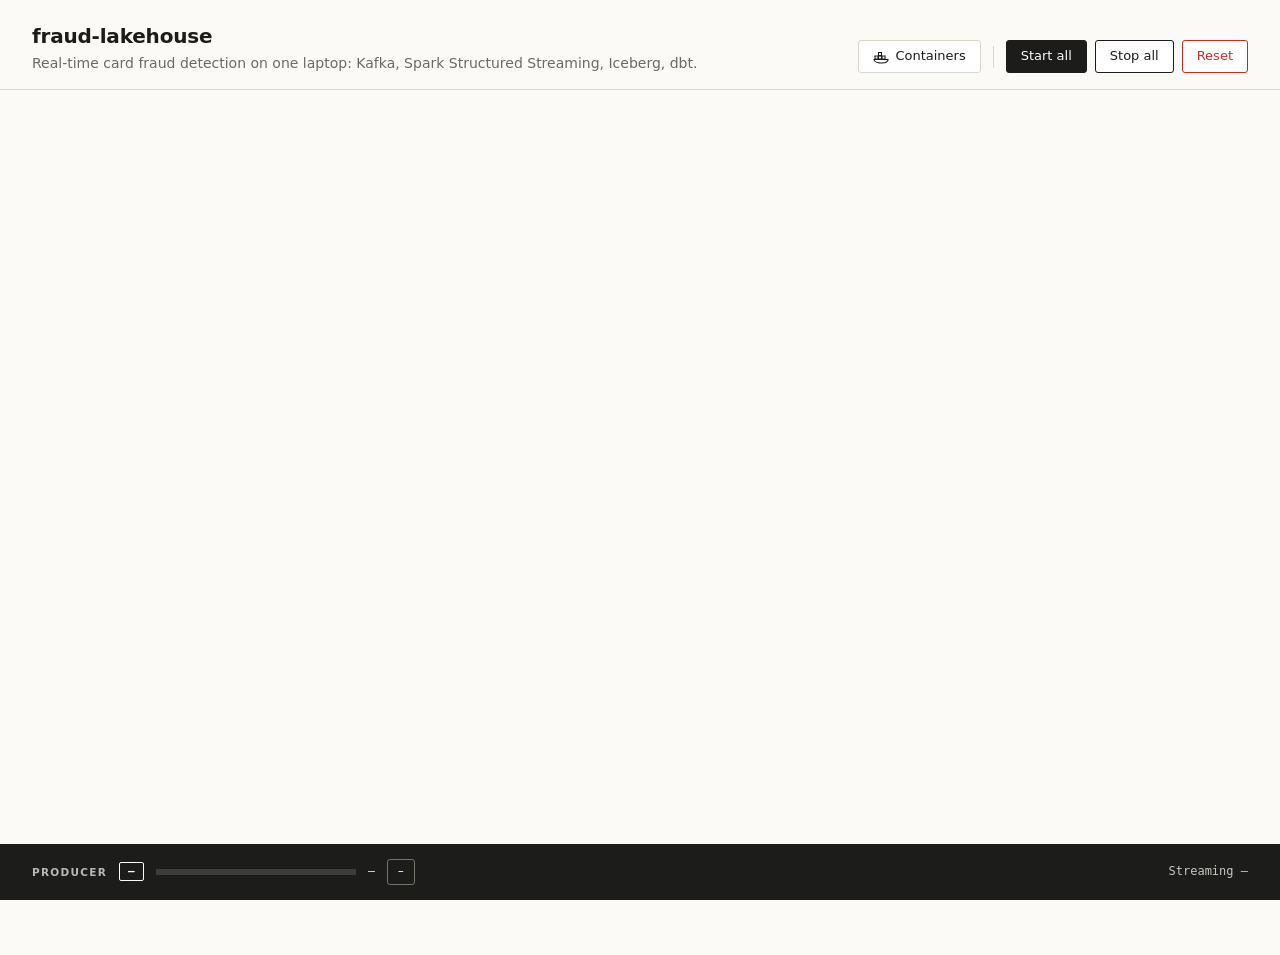
==== demo/index.html @ dcbfe92d "feat(compose): add a demo control page and a no-loss restart check make demo serves a page on 127.0." ====
<!doctype html>
<html lang="en">
<head>
  <meta charset="utf-8">
  <meta name="viewport" content="width=device-width, initial-scale=1">
  <title>fraud-lakehouse</title>
  <link rel="stylesheet" href="app.css">
</head>
<body>
  <header class="top">
    <div class="title">
      <h1>fraud-lakehouse</h1>
      <p>Real-time card fraud detection on one laptop: Kafka, Spark Structured Streaming, Iceberg, dbt.</p>
    </div>
    <nav class="actions">
      <button id="containers" class="ghost" title="docker compose ps and docker stats">
        <svg viewBox="0 0 16 16" aria-hidden="true"><path d="M2 7h3v3H2zM5.5 7h3v3h-3zM9 7h3v3H9zM5.5 3.5h3v3h-3zM1 10.5h14c0 2.5-2.5 3.5-6 3.5S1 13 1 10.5z"/></svg>
        Containers
      </button>
      <span class="sep"></span>
      <button data-action="start-all" class="primary">Start all</button>
      <button data-action="stop-all" data-confirm="Stop every container? Volumes and data are kept; Start all resumes where it stopped.">Stop all</button>
      <button data-action="reset" class="danger" data-confirm="Delete every volume: Kafka topic, Iceberg tables, Postgres, checkpoints. This cannot be undone." data-type="reset">Reset</button>
    </nav>
  </header>

  <main>
    <svg id="diagram" viewBox="0 0 1188 740" role="img" aria-label="Pipeline architecture">
      <defs>
        <marker id="head" viewBox="0 0 8 8" refX="7" refY="4" markerWidth="7" markerHeight="7" orient="auto-start-reverse">
          <path d="M0 0L8 4L0 8z" class="arrowhead"/>
        </marker>
        <marker id="head-live" viewBox="0 0 8 8" refX="7" refY="4" markerWidth="7" markerHeight="7" orient="auto-start-reverse">
          <path d="M0 0L8 4L0 8z" class="arrowhead live"/>
        </marker>
      </defs>
      <g id="lanes"></g>
      <g id="edges"></g>
      <g id="nodes"></g>
    </svg>
    <p class="legend">
      <span><i class="dot running"></i>running</span>
      <span><i class="dot starting"></i>starting</span>
      <span><i class="dot stopped"></i>stopped</span>
      <span><i class="dot failed"></i>unhealthy or failed</span>
      <span><i class="line live"></i>data moving</span>
      <span>Click any box for its role, ports and links.</span>
    </p>
  </main>

  <aside id="panel" hidden>
    <button class="close" aria-label="Close">×</button>
    <div id="panel-info"></div><div id="panel-action"></div>
  </aside>

  <footer class="statusbar">
    <div class="producer">
      <span class="label">Producer</span>
      <span id="producer-state" class="badge">–</span>
      <div class="bar"><div id="producer-bar"></div></div>
      <span id="producer-text" class="mono">–</span>
      <button id="producer-toggle" class="small">–</button>
    </div>
    <div id="streaming-text" class="mono streaming">Streaming –</div>
  </footer>

  <div id="busy" class="overlay" hidden>
    <div class="dialog">
      <div class="busy-head"><span class="spinner"></span><strong id="busy-title"></strong><span id="busy-time" class="mono"></span></div>
      <pre id="busy-log"></pre>
      <div class="dialog-actions"><button id="busy-close" hidden>Close</button></div>
    </div>
  </div>

  <div id="confirm" class="overlay" hidden>
    <div class="dialog narrow">
      <strong id="confirm-title"></strong>
      <p id="confirm-text"></p>
      <label id="confirm-type-label" hidden>Type <code>reset</code> to confirm <input id="confirm-type" autocomplete="off"></label>
      <div class="dialog-actions">
        <button id="confirm-cancel" class="ghost">Cancel</button>
        <button id="confirm-ok" class="primary">Confirm</button>
      </div>
    </div>
  </div>

  <div id="docker" class="overlay" hidden>
    <div class="dialog wide">
      <div class="dialog-head"><strong>Containers</strong><span class="mono muted">docker compose ps · docker stats</span><button class="close" aria-label="Close">×</button></div>
      <table>
        <thead><tr><th>Service</th><th>State</th><th>Health</th><th>Image</th><th class="num">Memory</th><th class="num">Mem %</th><th class="num">CPU %</th></tr></thead>
        <tbody id="docker-rows"></tbody>
      </table>
    </div>
  </div>

  <script src="app.js"></script>
</body>
</html>
---- demo/app.css ----
:root {
  --paper: #fbfaf7;
  --ink: #1c1c1a;
  --muted: #6b6a65;
  --rule: #d9d6cd;
  --box: #ffffff;
  --live: #1f5fbf;
  --ok: #2f8a4c;
  --warn: #c58a12;
  --bad: #b8322a;
  --off: #b7b4ab;
  --bronze: #a0683a;
  --silver: #8d939b;
  --gold: #b8921f;
  --sans: system-ui, -apple-system, "Segoe UI", Ubuntu, Roboto, "Helvetica Neue", Arial, sans-serif;
  --mono: ui-monospace, "SF Mono", Menlo, "Ubuntu Mono", Consolas, "DejaVu Sans Mono", monospace;
}

* { box-sizing: border-box; }
body {
  margin: 0;
  background: var(--paper);
  color: var(--ink);
  font: 14px/1.45 var(--sans);
  padding-bottom: 64px;
}
button {
  font: inherit;
  font-size: 13px;
  border: 1px solid var(--ink);
  background: var(--box);
  color: var(--ink);
  padding: 6px 14px;
  border-radius: 3px;
  cursor: pointer;
}
button:hover { background: #f0eee8; }
button.primary { background: var(--ink); color: var(--paper); }
button.primary:hover { background: #383834; }
button.danger { border-color: var(--bad); color: var(--bad); }
button.ghost { border-color: var(--rule); }
button.small { padding: 3px 10px; font-size: 12px; }
button:disabled { opacity: .45; cursor: not-allowed; }
.mono { font-family: var(--mono); font-size: 12px; }
.muted { color: var(--muted); }

.top {
  display: flex;
  justify-content: space-between;
  align-items: flex-end;
  gap: 24px;
  padding: 22px 32px 16px;
  border-bottom: 1px solid var(--rule);
}
.title h1 { margin: 0; font-size: 20px; font-weight: 600; letter-spacing: -.01em; }
.title p { margin: 2px 0 0; color: var(--muted); }
.actions { display: flex; gap: 8px; align-items: center; flex-wrap: wrap; }
.actions .sep { width: 1px; height: 22px; background: var(--rule); margin: 0 4px; }
#containers { display: inline-flex; align-items: center; gap: 6px; }
#containers svg { width: 16px; height: 16px; fill: none; stroke: var(--ink); stroke-width: 1.1; }

main { padding: 12px 24px 0; }
#diagram { width: 100%; max-width: 1280px; display: block; margin: 0 auto; }
.legend {
  max-width: 1280px;
  margin: 4px auto 0;
  display: flex;
  flex-wrap: wrap;
  gap: 18px;
  color: var(--muted);
  font-size: 12px;
}
.legend span { display: inline-flex; align-items: center; gap: 6px; }
.dot { display: inline-block; width: 8px; height: 8px; }
.dot.running { background: var(--ok); }
.dot.starting { background: var(--warn); }
.dot.stopped { background: var(--off); }
.dot.failed { background: var(--bad); }
.line.live { display: inline-block; width: 22px; border-top: 2px dashed var(--live); }

/* diagram */
.lane-title { font: 600 10.5px var(--sans); letter-spacing: .12em; fill: var(--muted); }
.lane-rule { stroke: var(--rule); stroke-width: 1; }
.row-title { font: 600 10.5px var(--sans); letter-spacing: .12em; fill: var(--muted); }
.frame { fill: none; stroke: var(--rule); stroke-dasharray: 3 3; }
.frame-label { font: 11px var(--mono); fill: var(--muted); }

.node { cursor: pointer; }
.node rect.card { fill: var(--box); stroke: var(--ink); stroke-width: 1; }
.node:hover rect.card, .node.selected rect.card { stroke-width: 2; }
.node.down rect.card { stroke: var(--off); }
.node.down .name, .node.down .icon { opacity: .5; }
.node.data rect.card { stroke-dasharray: none; fill: #fdfcf9; }
.node .name { font: 600 13px var(--sans); fill: var(--ink); }
.node .sub { font: 11px var(--mono); fill: var(--muted); }
.node .icon { fill: none; stroke: var(--ink); stroke-width: 1.2; stroke-linejoin: round; stroke-linecap: round; }
.node .status { stroke: none; }
.status.running { fill: var(--ok); }
.status.starting { fill: var(--warn); }
.status.stopped { fill: var(--off); }
.status.failed { fill: var(--bad); }
.node .tier { stroke: none; }

.edge { fill: none; stroke: var(--ink); stroke-width: 1; }
.edge.dotted { stroke: var(--off); stroke-dasharray: 2 3; }
.edge.live { stroke: var(--live); stroke-width: 1.6; stroke-dasharray: 6 5; animation: flow 0.9s linear infinite; }
@keyframes flow { to { stroke-dashoffset: -11; } }
.arrowhead { fill: var(--ink); }
.arrowhead.live { fill: var(--live); }
.edge-label { font: 10.5px var(--mono); fill: var(--muted); }
.edge-label.live { fill: var(--live); }

/* side panel */
#panel {
  position: fixed;
  top: 0;
  right: 0;
  bottom: 56px;
  width: 360px;
  max-width: 100%;
  background: var(--box);
  border-left: 1px solid var(--ink);
  padding: 22px 24px;
  overflow-y: auto;
  z-index: 5;
}
#panel .close, .dialog-head .close {
  position: absolute;
  top: 12px;
  right: 14px;
  border: 0;
  font-size: 20px;
  padding: 0 6px;
  background: transparent;
}
#panel h2 { margin: 0; font-size: 18px; font-weight: 600; }
#panel .layer { font: 600 10.5px var(--sans); letter-spacing: .12em; color: var(--muted); text-transform: uppercase; }
#panel p.role { margin: 10px 0 16px; }
#panel dl { display: grid; grid-template-columns: 92px 1fr; gap: 6px 10px; margin: 0 0 16px; font-size: 13px; }
#panel dt { color: var(--muted); }
#panel dd { margin: 0; font-family: var(--mono); font-size: 12px; word-break: break-all; }
#panel ul { margin: 0 0 16px; padding-left: 18px; }
#panel .links { display: flex; flex-direction: column; gap: 6px; margin-bottom: 18px; }
#panel .links a {
  display: flex;
  justify-content: space-between;
  border: 1px solid var(--rule);
  padding: 7px 10px;
  color: var(--ink);
  text-decoration: none;
  border-radius: 3px;
}
#panel .links a:hover { border-color: var(--ink); }
#panel .links a span { color: var(--muted); font-family: var(--mono); font-size: 11px; }
#panel .note { color: var(--muted); font-size: 12px; }

/* bottom status bar */
.statusbar {
  position: fixed;
  left: 0;
  right: 0;
  bottom: 0;
  height: 56px;
  display: flex;
  align-items: center;
  justify-content: space-between;
  gap: 24px;
  padding: 0 32px;
  background: var(--ink);
  color: var(--paper);
  z-index: 6;
}
.statusbar .producer { display: flex; align-items: center; gap: 12px; flex: 1; min-width: 0; }
.statusbar .label { font: 600 10.5px var(--sans); letter-spacing: .12em; text-transform: uppercase; opacity: .7; }
.statusbar .badge { font: 600 11px var(--mono); padding: 2px 8px; border: 1px solid currentColor; border-radius: 2px; }
.statusbar .badge.running { color: #7bd59a; }
.statusbar .badge.paused { color: #f0c062; }
.statusbar .badge.finished { color: #9cc3ff; }
.statusbar .badge.not-created { color: #b7b4ab; }
.statusbar .bar { flex: 0 1 200px; min-width: 60px; height: 6px; background: #3c3c38; }
.statusbar .bar div { height: 100%; width: 0; background: var(--paper); transition: width .6s; }
.statusbar .mono { color: #e8e6df; white-space: nowrap; overflow: hidden; text-overflow: ellipsis; }
.statusbar button { background: transparent; color: var(--paper); border-color: #77746c; }
.statusbar button:hover { background: #33332f; }
.statusbar .streaming { opacity: .85; }

/* dialogs */
.overlay {
  position: fixed;
  inset: 0;
  background: rgba(28, 28, 26, .45);
  display: flex;
  align-items: center;
  justify-content: center;
  z-index: 20;
  padding: 16px;
}
.overlay[hidden] { display: none; }
.dialog {
  position: relative;
  background: var(--box);
  border: 1px solid var(--ink);
  border-radius: 3px;
  padding: 20px 22px;
  width: 640px;
  max-width: 100%;
}
.dialog.narrow { width: 440px; }
.dialog.wide { width: 980px; max-height: 86vh; overflow: auto; }
.dialog p { margin: 8px 0 14px; color: var(--muted); }
.dialog label { display: block; margin-bottom: 14px; }
.dialog input { font: 13px var(--mono); padding: 5px 8px; border: 1px solid var(--rule); border-radius: 3px; margin-left: 6px; width: 120px; }
.dialog-actions { display: flex; justify-content: flex-end; gap: 8px; }
.dialog-head { display: flex; align-items: baseline; gap: 12px; margin-bottom: 12px; }
.busy-head { display: flex; align-items: center; gap: 10px; margin-bottom: 12px; }
.busy-head .mono { margin-left: auto; color: var(--muted); }
.spinner {
  width: 14px;
  height: 14px;
  border: 2px solid var(--rule);
  border-top-color: var(--ink);
  border-radius: 50%;
  animation: spin .8s linear infinite;
}
.spinner.done { animation: none; border-color: var(--ok); }
.spinner.error { animation: none; border-color: var(--bad); }
@keyframes spin { to { transform: rotate(360deg); } }
#busy-log {
  margin: 0 0 12px;
  height: 220px;
  overflow: auto;
  background: #f4f2ec;
  border: 1px solid var(--rule);
  padding: 10px 12px;
  font: 11.5px/1.5 var(--mono);
  white-space: pre-wrap;
}
table { width: 100%; border-collapse: collapse; font-size: 13px; }
th { text-align: left; font: 600 10.5px var(--sans); letter-spacing: .1em; text-transform: uppercase; color: var(--muted); border-bottom: 1px solid var(--ink); padding: 6px 8px; }
td { border-bottom: 1px solid var(--rule); padding: 6px 8px; font-family: var(--mono); font-size: 12px; }
td:first-child { font-family: var(--sans); font-size: 13px; font-weight: 600; }
.num { text-align: right; }

@media (max-width: 760px) {
  .top { flex-direction: column; align-items: flex-start; padding: 16px; }
  main { padding: 8px 16px 0; overflow-x: auto; }
  #diagram { min-width: 900px; }
  .statusbar { padding: 0 16px; }
  .statusbar .streaming { display: none; }
}
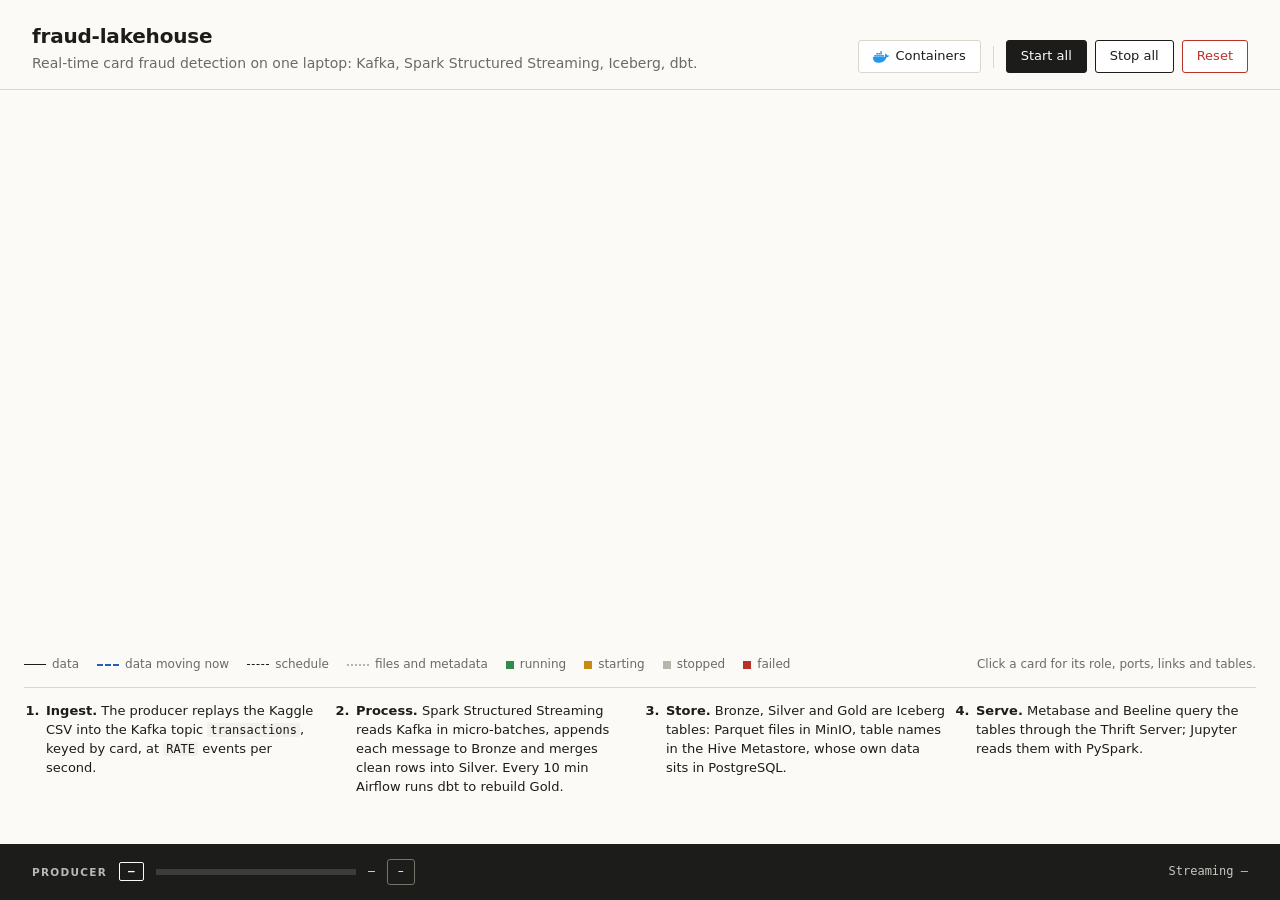
==== commit 7b14dd59: "feat(compose): show technology logos, stages and table lists on the demo page The diagram did not re" ====
--- a/demo/index.html
+++ b/demo/index.html
@@ -14,7 +14,7 @@
     </div>
     <nav class="actions">
       <button id="containers" class="ghost" title="docker compose ps and docker stats">
-        <svg viewBox="0 0 16 16" aria-hidden="true"><path d="M2 7h3v3H2zM5.5 7h3v3h-3zM9 7h3v3H9zM5.5 3.5h3v3h-3zM1 10.5h14c0 2.5-2.5 3.5-6 3.5S1 13 1 10.5z"/></svg>
+        <img src="icons/docker.svg" alt="" width="16" height="16">
         Containers
       </button>
       <span class="sep"></span>
@@ -25,7 +25,7 @@
   </header>
 
   <main>
-    <svg id="diagram" viewBox="0 0 1188 740" role="img" aria-label="Pipeline architecture">
+    <svg id="diagram" viewBox="0 60 1352 590" role="img" aria-label="Pipeline architecture">
       <defs>
         <marker id="head" viewBox="0 0 8 8" refX="7" refY="4" markerWidth="7" markerHeight="7" orient="auto-start-reverse">
           <path d="M0 0L8 4L0 8z" class="arrowhead"/>
@@ -34,18 +34,27 @@
           <path d="M0 0L8 4L0 8z" class="arrowhead live"/>
         </marker>
       </defs>
-      <g id="lanes"></g>
+      <g id="stages"></g>
       <g id="edges"></g>
       <g id="nodes"></g>
     </svg>
     <p class="legend">
+      <span><i class="line data"></i>data</span>
+      <span><i class="line live"></i>data moving now</span>
+      <span><i class="line control"></i>schedule</span>
+      <span><i class="line meta"></i>files and metadata</span>
       <span><i class="dot running"></i>running</span>
       <span><i class="dot starting"></i>starting</span>
       <span><i class="dot stopped"></i>stopped</span>
-      <span><i class="dot failed"></i>unhealthy or failed</span>
-      <span><i class="line live"></i>data moving</span>
-      <span>Click any box for its role, ports and links.</span>
+      <span><i class="dot failed"></i>failed</span>
+      <span class="hint">Click a card for its role, ports, links and tables.</span>
     </p>
+    <ol class="story">
+      <li><b>Ingest.</b> The producer replays the Kaggle CSV into the Kafka topic <code>transactions</code>, keyed by card, at <code>RATE</code> events per second.</li>
+      <li><b>Process.</b> Spark Structured Streaming reads Kafka in micro-batches, appends each message to Bronze and merges clean rows into Silver. Every 10 min Airflow runs dbt to rebuild Gold.</li>
+      <li><b>Store.</b> Bronze, Silver and Gold are Iceberg tables: Parquet files in MinIO, table names in the Hive Metastore, whose own data sits in PostgreSQL.</li>
+      <li><b>Serve.</b> Metabase and Beeline query the tables through the Thrift Server; Jupyter reads them with PySpark.</li>
+    </ol>
   </main>
 
   <aside id="panel" hidden>
@@ -59,6 +68,7 @@
       <span id="producer-state" class="badge">–</span>
       <div class="bar"><div id="producer-bar"></div></div>
       <span id="producer-text" class="mono">–</span>
+      <button id="producer-replay" class="link" hidden>replay: Silver already complete, Live stays empty</button>
       <button id="producer-toggle" class="small">–</button>
     </div>
     <div id="streaming-text" class="mono streaming">Streaming –</div>
--- a/demo/app.css
+++ b/demo/app.css
@@ -4,6 +4,8 @@
   --muted: #6b6a65;
   --rule: #d9d6cd;
   --box: #ffffff;
+  --stage: #f3f1ec;
+  --card-line: #c9c5bb;
   --live: #1f5fbf;
   --ok: #2f8a4c;
   --warn: #c58a12;
@@ -57,10 +59,10 @@
 .actions { display: flex; gap: 8px; align-items: center; flex-wrap: wrap; }
 .actions .sep { width: 1px; height: 22px; background: var(--rule); margin: 0 4px; }
 #containers { display: inline-flex; align-items: center; gap: 6px; }
-#containers svg { width: 16px; height: 16px; fill: none; stroke: var(--ink); stroke-width: 1.1; }
-
-main { padding: 12px 24px 0; }
-#diagram { width: 100%; max-width: 1280px; display: block; margin: 0 auto; }
+
+
+main { padding: 24px 24px 0; }
+#diagram { width: 100%; max-width: 1360px; display: block; margin: 0 auto; }
 .legend {
   max-width: 1280px;
   margin: 4px auto 0;
@@ -76,34 +78,52 @@
 .dot.starting { background: var(--warn); }
 .dot.stopped { background: var(--off); }
 .dot.failed { background: var(--bad); }
-.line.live { display: inline-block; width: 22px; border-top: 2px dashed var(--live); }
+.line { display: inline-block; width: 22px; border-top: 1.5px solid var(--ink); }
+.line.live { border-top: 2px dashed var(--live); }
+.line.control { border-top-style: dashed; }
+.line.meta { border-top: 2px dotted var(--off); }
+.legend .hint { margin-left: auto; }
+.story {
+  max-width: 1280px;
+  margin: 14px auto 20px;
+  padding: 14px 0 0 20px;
+  border-top: 1px solid var(--rule);
+  display: grid;
+  grid-template-columns: repeat(4, 1fr);
+  gap: 8px 28px;
+  font-size: 13px;
+}
+.story li { padding-left: 2px; }
+.story li::marker { font-weight: 600; }
+code { font: 12px var(--mono); background: var(--stage); padding: 0 3px; border-radius: 2px; }
 
 /* diagram */
-.lane-title { font: 600 10.5px var(--sans); letter-spacing: .12em; fill: var(--muted); }
-.lane-rule { stroke: var(--rule); stroke-width: 1; }
-.row-title { font: 600 10.5px var(--sans); letter-spacing: .12em; fill: var(--muted); }
-.frame { fill: none; stroke: var(--rule); stroke-dasharray: 3 3; }
-.frame-label { font: 11px var(--mono); fill: var(--muted); }
+.stage { fill: var(--stage); stroke: var(--rule); }
+.stage-num { fill: var(--ink); }
+.stage-num-text { font: 600 11px var(--sans); fill: var(--paper); text-anchor: middle; }
+.stage-title { font: 600 14px var(--sans); fill: var(--ink); }
+.stage-caption { font: 11.5px var(--sans); fill: var(--muted); }
+.band-rule { stroke: var(--rule); }
+.band-title { font: 600 10.5px var(--sans); letter-spacing: .12em; text-transform: uppercase; fill: var(--muted); }
 
 .node { cursor: pointer; }
-.node rect.card { fill: var(--box); stroke: var(--ink); stroke-width: 1; }
-.node:hover rect.card, .node.selected rect.card { stroke-width: 2; }
-.node.down rect.card { stroke: var(--off); }
-.node.down .name, .node.down .icon { opacity: .5; }
-.node.data rect.card { stroke-dasharray: none; fill: #fdfcf9; }
-.node .name { font: 600 13px var(--sans); fill: var(--ink); }
-.node .sub { font: 11px var(--mono); fill: var(--muted); }
-.node .icon { fill: none; stroke: var(--ink); stroke-width: 1.2; stroke-linejoin: round; stroke-linecap: round; }
-.node .status { stroke: none; }
+.node rect.card { fill: var(--box); stroke: var(--card-line); stroke-width: 1; }
+.node:hover rect.card, .node.selected rect.card { stroke: var(--ink); stroke-width: 1.5; }
+.node.data rect.card { stroke-dasharray: 4 3; }
+.node.down rect.card { fill: var(--paper); }
+.node.down .name, .node.down image { opacity: .45; }
+.node .name { font: 600 12.5px var(--sans); fill: var(--ink); }
+.node .sub { font: 10.5px var(--mono); fill: var(--muted); }
+.node .glyph { fill: none; stroke: var(--ink); stroke-width: 1.1; stroke-linejoin: round; stroke-linecap: round; }
 .status.running { fill: var(--ok); }
 .status.starting { fill: var(--warn); }
 .status.stopped { fill: var(--off); }
 .status.failed { fill: var(--bad); }
-.node .tier { stroke: none; }
-
-.edge { fill: none; stroke: var(--ink); stroke-width: 1; }
-.edge.dotted { stroke: var(--off); stroke-dasharray: 2 3; }
-.edge.live { stroke: var(--live); stroke-width: 1.6; stroke-dasharray: 6 5; animation: flow 0.9s linear infinite; }
+
+.edge { fill: none; stroke: var(--ink); stroke-width: 1.2; }
+.edge.control { stroke-dasharray: 5 3; }
+.edge.meta { stroke: var(--off); stroke-dasharray: 1.5 3; }
+.edge.live { stroke: var(--live); stroke-width: 1.8; stroke-dasharray: 6 5; animation: flow 0.9s linear infinite; }
 @keyframes flow { to { stroke-dashoffset: -11; } }
 .arrowhead { fill: var(--ink); }
 .arrowhead.live { fill: var(--live); }
@@ -116,7 +136,7 @@
   top: 0;
   right: 0;
   bottom: 56px;
-  width: 360px;
+  width: 420px;
   max-width: 100%;
   background: var(--box);
   border-left: 1px solid var(--ink);
@@ -153,6 +173,14 @@
 #panel .links a:hover { border-color: var(--ink); }
 #panel .links a span { color: var(--muted); font-family: var(--mono); font-size: 11px; }
 #panel .note { color: var(--muted); font-size: 12px; }
+#panel h3 { margin: 18px 0 6px; font: 600 10.5px var(--sans); letter-spacing: .12em; text-transform: uppercase; color: var(--muted); }
+#panel .warn { border-left: 3px solid var(--warn); background: #fbf3e2; padding: 8px 10px; font-size: 13px; }
+#panel pre.shell { margin: 0 0 16px; padding: 8px 10px; background: var(--ink); color: var(--paper); font: 12px/1.6 var(--mono); border-radius: 3px; white-space: pre-wrap; }
+table.mini { margin-bottom: 12px; }
+table.mini th, table.mini td { padding: 4px 4px; font-size: 11px; }
+table.mini th { letter-spacing: .04em; }
+table.mini .num { white-space: nowrap; }
+table.mini td:first-child { font: 11px var(--mono); font-weight: 400; word-break: break-all; }
 
 /* bottom status bar */
 .statusbar {
@@ -183,6 +211,9 @@
 .statusbar button { background: transparent; color: var(--paper); border-color: #77746c; }
 .statusbar button:hover { background: #33332f; }
 .statusbar .streaming { opacity: .85; }
+.statusbar button.link { border: 0; padding: 0; color: #f0c062; text-decoration: underline; font-size: 12px; white-space: nowrap; }
+.statusbar button.link:hover { background: transparent; }
+.statusbar button.link[hidden] { display: none; }
 
 /* dialogs */
 .overlay {
@@ -245,6 +276,7 @@
   .top { flex-direction: column; align-items: flex-start; padding: 16px; }
   main { padding: 8px 16px 0; overflow-x: auto; }
   #diagram { min-width: 900px; }
+  .story { grid-template-columns: 1fr; }
   .statusbar { padding: 0 16px; }
   .statusbar .streaming { display: none; }
 }
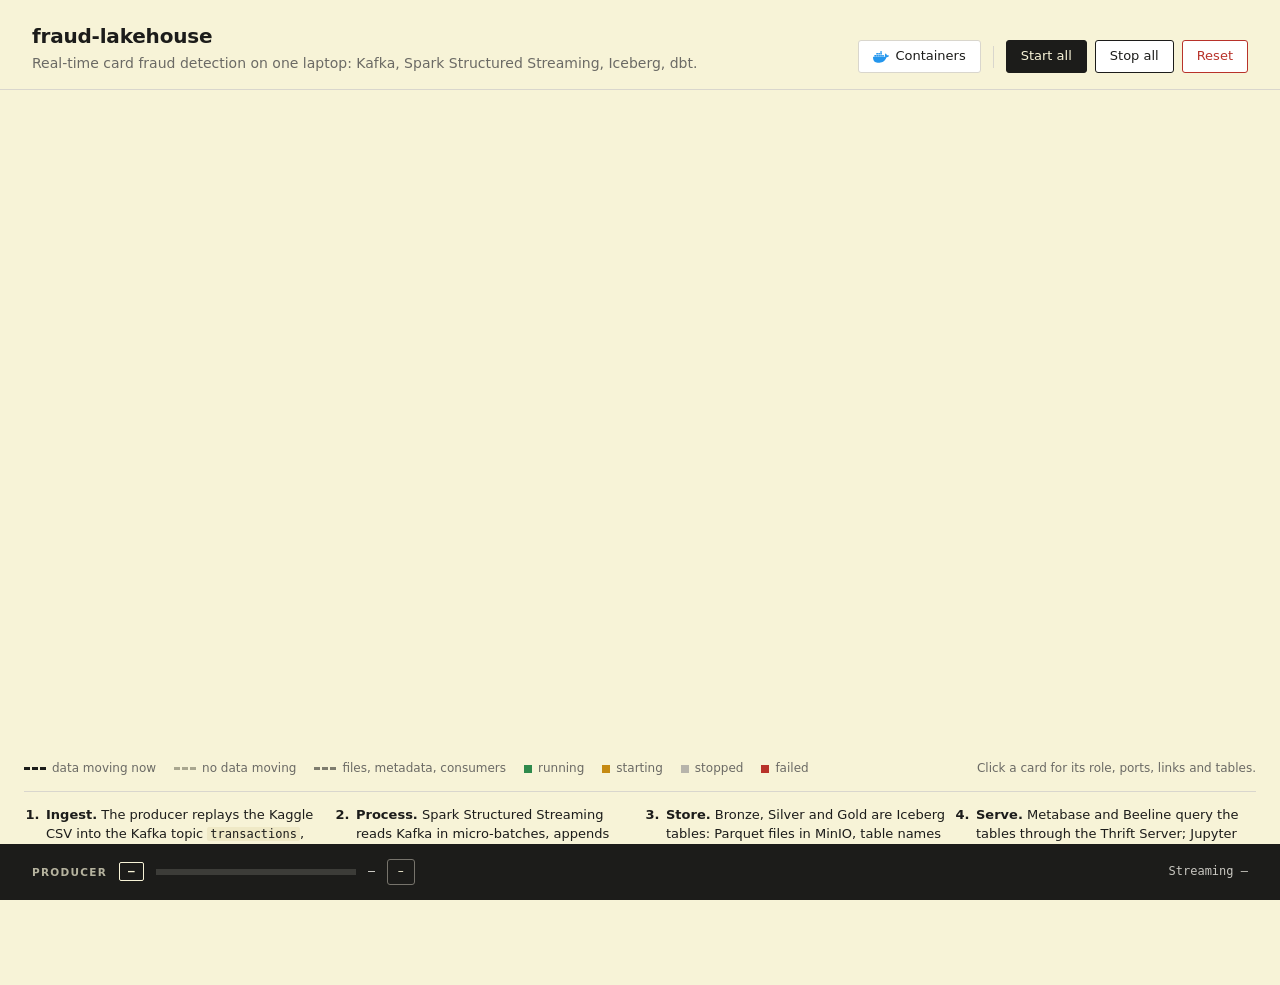
==== commit fd68a2f4: "feat(compose): redraw the demo page architecture in the course diagram style The course hands out pi" ====
--- a/demo/index.html
+++ b/demo/index.html
@@ -25,24 +25,20 @@
   </header>
 
   <main>
-    <svg id="diagram" viewBox="0 60 1352 590" role="img" aria-label="Pipeline architecture">
+    <svg id="diagram" viewBox="0 40 1920 1000" role="img" aria-label="Pipeline architecture">
       <defs>
-        <marker id="head" viewBox="0 0 8 8" refX="7" refY="4" markerWidth="7" markerHeight="7" orient="auto-start-reverse">
-          <path d="M0 0L8 4L0 8z" class="arrowhead"/>
-        </marker>
-        <marker id="head-live" viewBox="0 0 8 8" refX="7" refY="4" markerWidth="7" markerHeight="7" orient="auto-start-reverse">
-          <path d="M0 0L8 4L0 8z" class="arrowhead live"/>
+        <marker id="chevron" viewBox="0 0 10 12" refX="8" refY="6" markerWidth="5" markerHeight="6" orient="auto">
+          <path d="M1 1L8 6L1 11" class="chevron"/>
         </marker>
       </defs>
-      <g id="stages"></g>
+      <g id="back"></g>
       <g id="edges"></g>
       <g id="nodes"></g>
     </svg>
     <p class="legend">
-      <span><i class="line data"></i>data</span>
       <span><i class="line live"></i>data moving now</span>
-      <span><i class="line control"></i>schedule</span>
-      <span><i class="line meta"></i>files and metadata</span>
+      <span><i class="line idle"></i>no data moving</span>
+      <span><i class="line meta"></i>files, metadata, consumers</span>
       <span><i class="dot running"></i>running</span>
       <span><i class="dot starting"></i>starting</span>
       <span><i class="dot stopped"></i>stopped</span>
--- a/demo/app.css
+++ b/demo/app.css
@@ -1,20 +1,23 @@
 :root {
-  --paper: #fbfaf7;
+  --paper: #f7f3d7;
   --ink: #1c1c1a;
   --muted: #6b6a65;
   --rule: #d9d6cd;
   --box: #ffffff;
-  --stage: #f3f1ec;
+  --stage: #efe9c6;
   --card-line: #c9c5bb;
   --live: #1f5fbf;
   --ok: #2f8a4c;
   --warn: #c58a12;
   --bad: #b8322a;
   --off: #b7b4ab;
-  --bronze: #a0683a;
-  --silver: #8d939b;
-  --gold: #b8921f;
+  --bronze: #d9861c;
+  --silver: #a8a8a8;
+  --gold: #f0c808;
   --sans: system-ui, -apple-system, "Segoe UI", Ubuntu, Roboto, "Helvetica Neue", Arial, sans-serif;
+  --round: "Poppins", "Montserrat", Ubuntu, "Segoe UI", sans-serif;
+  --idle: #a9a68f;
+  --docker: #2496ed;
   --mono: ui-monospace, "SF Mono", Menlo, "Ubuntu Mono", Consolas, "DejaVu Sans Mono", monospace;
 }
 
@@ -62,7 +65,7 @@
 
 
 main { padding: 24px 24px 0; }
-#diagram { width: 100%; max-width: 1360px; display: block; margin: 0 auto; }
+#diagram { width: 100%; max-width: 1640px; max-height: calc(100vh - 150px); display: block; margin: 0 auto; }
 .legend {
   max-width: 1280px;
   margin: 4px auto 0;
@@ -79,9 +82,9 @@
 .dot.stopped { background: var(--off); }
 .dot.failed { background: var(--bad); }
 .line { display: inline-block; width: 22px; border-top: 1.5px solid var(--ink); }
-.line.live { border-top: 2px dashed var(--live); }
-.line.control { border-top-style: dashed; }
-.line.meta { border-top: 2px dotted var(--off); }
+.line.live { border-top: 3px dashed var(--ink); }
+.line.idle { border-top: 3px dashed var(--idle); }
+.line.meta { border-top: 3px dashed var(--ink); opacity: .55; }
 .legend .hint { margin-left: auto; }
 .story {
   max-width: 1280px;
@@ -98,37 +101,48 @@
 code { font: 12px var(--mono); background: var(--stage); padding: 0 3px; border-radius: 2px; }
 
 /* diagram */
-.stage { fill: var(--stage); stroke: var(--rule); }
-.stage-num { fill: var(--ink); }
-.stage-num-text { font: 600 11px var(--sans); fill: var(--paper); text-anchor: middle; }
-.stage-title { font: 600 14px var(--sans); fill: var(--ink); }
-.stage-caption { font: 11.5px var(--sans); fill: var(--muted); }
-.band-rule { stroke: var(--rule); }
-.band-title { font: 600 10.5px var(--sans); letter-spacing: .12em; text-transform: uppercase; fill: var(--muted); }
+#diagram text { font-family: var(--round); }
+.frame { fill: none; stroke: var(--ink); stroke-width: 6; }
+.zone { fill: none; stroke: var(--ink); stroke-width: 4; }
+.target { fill: none; stroke: var(--ink); stroke-width: 3; stroke-dasharray: 10 8; }
+.heading { font-size: 26px; font-weight: 600; text-anchor: middle; }
+.caption { font-size: 15px; font-weight: 700; text-anchor: middle; fill: var(--ink); }
+.middle { text-anchor: middle; }
+.docker-word { font-size: 44px; font-weight: 500; fill: var(--docker); text-anchor: middle; }
+.persona { fill: var(--ink); }
+.persona-name { font-size: 13px; font-weight: 700; text-anchor: middle; }
+.persona-sub { font-size: 13px; fill: #444; text-anchor: middle; }
 
 .node { cursor: pointer; }
-.node rect.card { fill: var(--box); stroke: var(--card-line); stroke-width: 1; }
-.node:hover rect.card, .node.selected rect.card { stroke: var(--ink); stroke-width: 1.5; }
-.node.data rect.card { stroke-dasharray: 4 3; }
-.node.down rect.card { fill: var(--paper); }
-.node.down .name, .node.down image { opacity: .45; }
-.node .name { font: 600 12.5px var(--sans); fill: var(--ink); }
-.node .sub { font: 10.5px var(--mono); fill: var(--muted); }
-.node .glyph { fill: none; stroke: var(--ink); stroke-width: 1.1; stroke-linejoin: round; stroke-linecap: round; }
+.node .card, .node .cyl { fill: var(--paper); stroke: var(--ink); stroke-width: 4; }
+.node.cyl .cyl { stroke-width: 6; }
+.node .cyl-dot { fill: var(--ink); }
+.node:hover .card, .node:hover .cyl, .node.selected .card, .node.selected .cyl { fill: #fffbe8; stroke-width: 6; }
+.node.down .name, .node.down image, .node.down .glyph { opacity: .4; }
+.node .name { font-size: 17px; font-weight: 700; text-anchor: middle; fill: var(--ink); }
+.node .sub { font-size: 13px; text-anchor: middle; fill: #444; }
+.node .glyph { fill: none; stroke: var(--ink); stroke-linejoin: round; stroke-linecap: round; }
+.node.tier { color: var(--ink); }
+.node.tier text { text-anchor: middle; font-weight: 700; fill: currentColor; }
+.node.tier .tier-name { font-size: 16px; letter-spacing: 1px; }
+.node.tier .tier-role { font-size: 15px; }
+.node.tier .sub { font-size: 13px; }
+.tier-box { fill: var(--paper); stroke: currentColor; stroke-width: 4; }
+.node.tier:hover .tier-box, .node.tier.selected .tier-box { stroke-width: 7; fill: #fffbe8; }
+.tier-glyph { fill: none; stroke: currentColor; stroke-width: 3; stroke-linejoin: round; }
+.status { stroke: var(--paper); stroke-width: 3; }
 .status.running { fill: var(--ok); }
 .status.starting { fill: var(--warn); }
 .status.stopped { fill: var(--off); }
 .status.failed { fill: var(--bad); }
 
-.edge { fill: none; stroke: var(--ink); stroke-width: 1.2; }
-.edge.control { stroke-dasharray: 5 3; }
-.edge.meta { stroke: var(--off); stroke-dasharray: 1.5 3; }
-.edge.live { stroke: var(--live); stroke-width: 1.8; stroke-dasharray: 6 5; animation: flow 0.9s linear infinite; }
-@keyframes flow { to { stroke-dashoffset: -11; } }
-.arrowhead { fill: var(--ink); }
-.arrowhead.live { fill: var(--live); }
-.edge-label { font: 10.5px var(--mono); fill: var(--muted); }
-.edge-label.live { fill: var(--live); }
+.edge { fill: none; stroke: var(--idle); stroke-width: 5; stroke-dasharray: 16 11; marker-end: url(#chevron); }
+.edge.meta, .edge.live { stroke: var(--ink); }
+.edge.live { animation: flow 0.9s linear infinite; }
+@keyframes flow { to { stroke-dashoffset: -27; } }
+.chevron { fill: none; stroke: var(--ink); stroke-width: 2.2; stroke-linecap: round; stroke-linejoin: round; }
+.edge-label { font-size: 13px; font-weight: 600; fill: #333; }
+@media (prefers-reduced-motion: reduce) { .edge.live { animation: none; } }
 
 /* side panel */
 #panel {
@@ -275,7 +289,7 @@
 @media (max-width: 760px) {
   .top { flex-direction: column; align-items: flex-start; padding: 16px; }
   main { padding: 8px 16px 0; overflow-x: auto; }
-  #diagram { min-width: 900px; }
+  #diagram { min-width: 900px; max-height: none; }
   .story { grid-template-columns: 1fr; }
   .statusbar { padding: 0 16px; }
   .statusbar .streaming { display: none; }
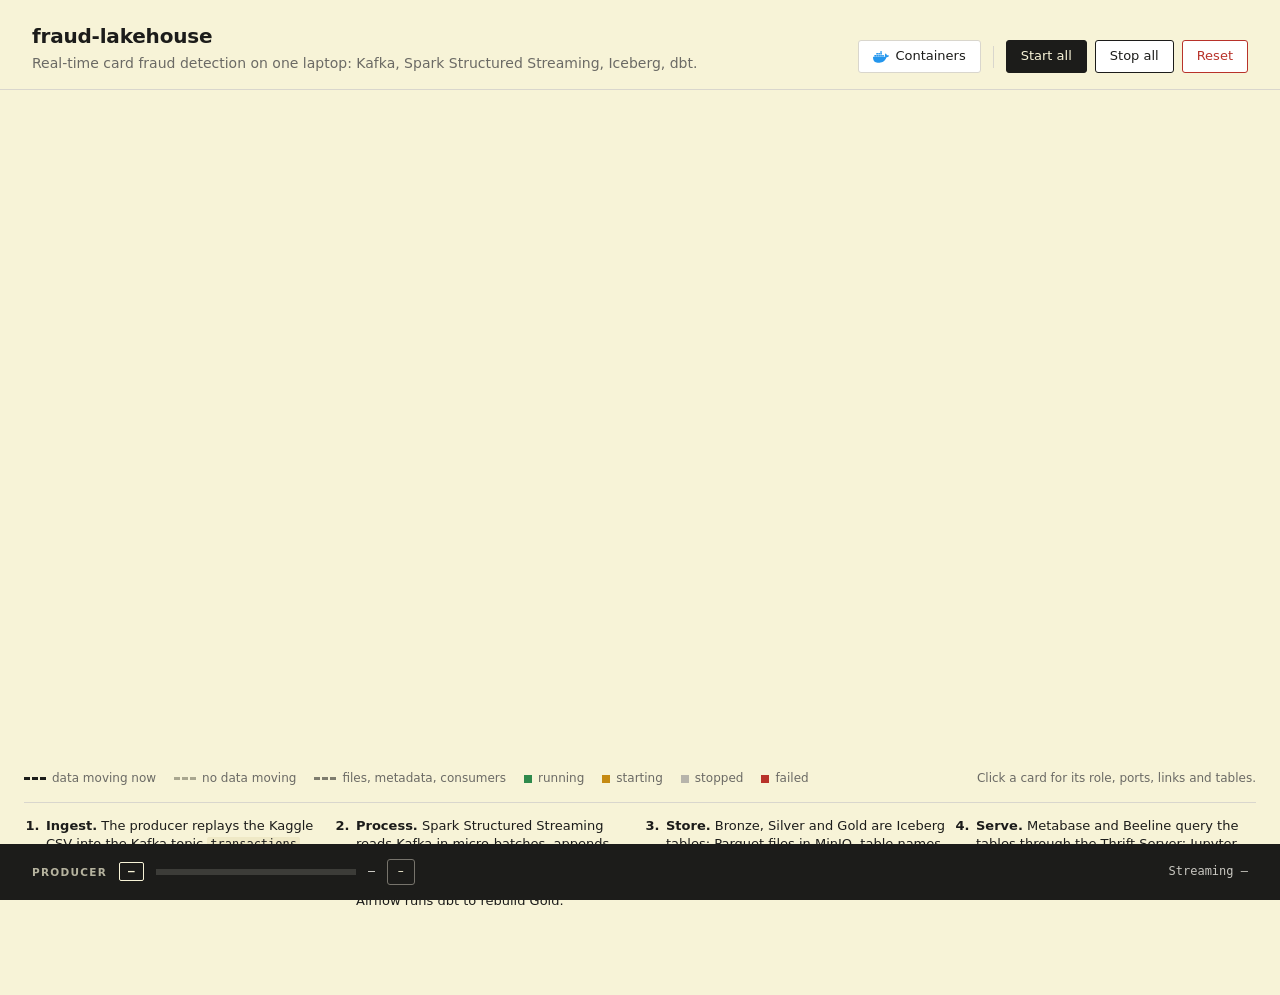
==== commit e3d8d90e: "refactor(compose): remove terraform and oci from the demo page The stack runs on Docker Compose only" ====
--- a/demo/index.html
+++ b/demo/index.html
@@ -25,7 +25,7 @@
   </header>
 
   <main>
-    <svg id="diagram" viewBox="0 40 1920 1000" role="img" aria-label="Pipeline architecture">
+    <svg id="diagram" viewBox="30 40 1890 1000" role="img" aria-label="Pipeline architecture">
       <defs>
         <marker id="chevron" viewBox="0 0 10 12" refX="8" refY="6" markerWidth="5" markerHeight="6" orient="auto">
           <path d="M1 1L8 6L1 11" class="chevron"/>
--- a/demo/app.css
+++ b/demo/app.css
@@ -104,7 +104,6 @@
 #diagram text { font-family: var(--round); }
 .frame { fill: none; stroke: var(--ink); stroke-width: 6; }
 .zone { fill: none; stroke: var(--ink); stroke-width: 4; }
-.target { fill: none; stroke: var(--ink); stroke-width: 3; stroke-dasharray: 10 8; }
 .heading { font-size: 26px; font-weight: 600; text-anchor: middle; }
 .caption { font-size: 15px; font-weight: 700; text-anchor: middle; fill: var(--ink); }
 .middle { text-anchor: middle; }
